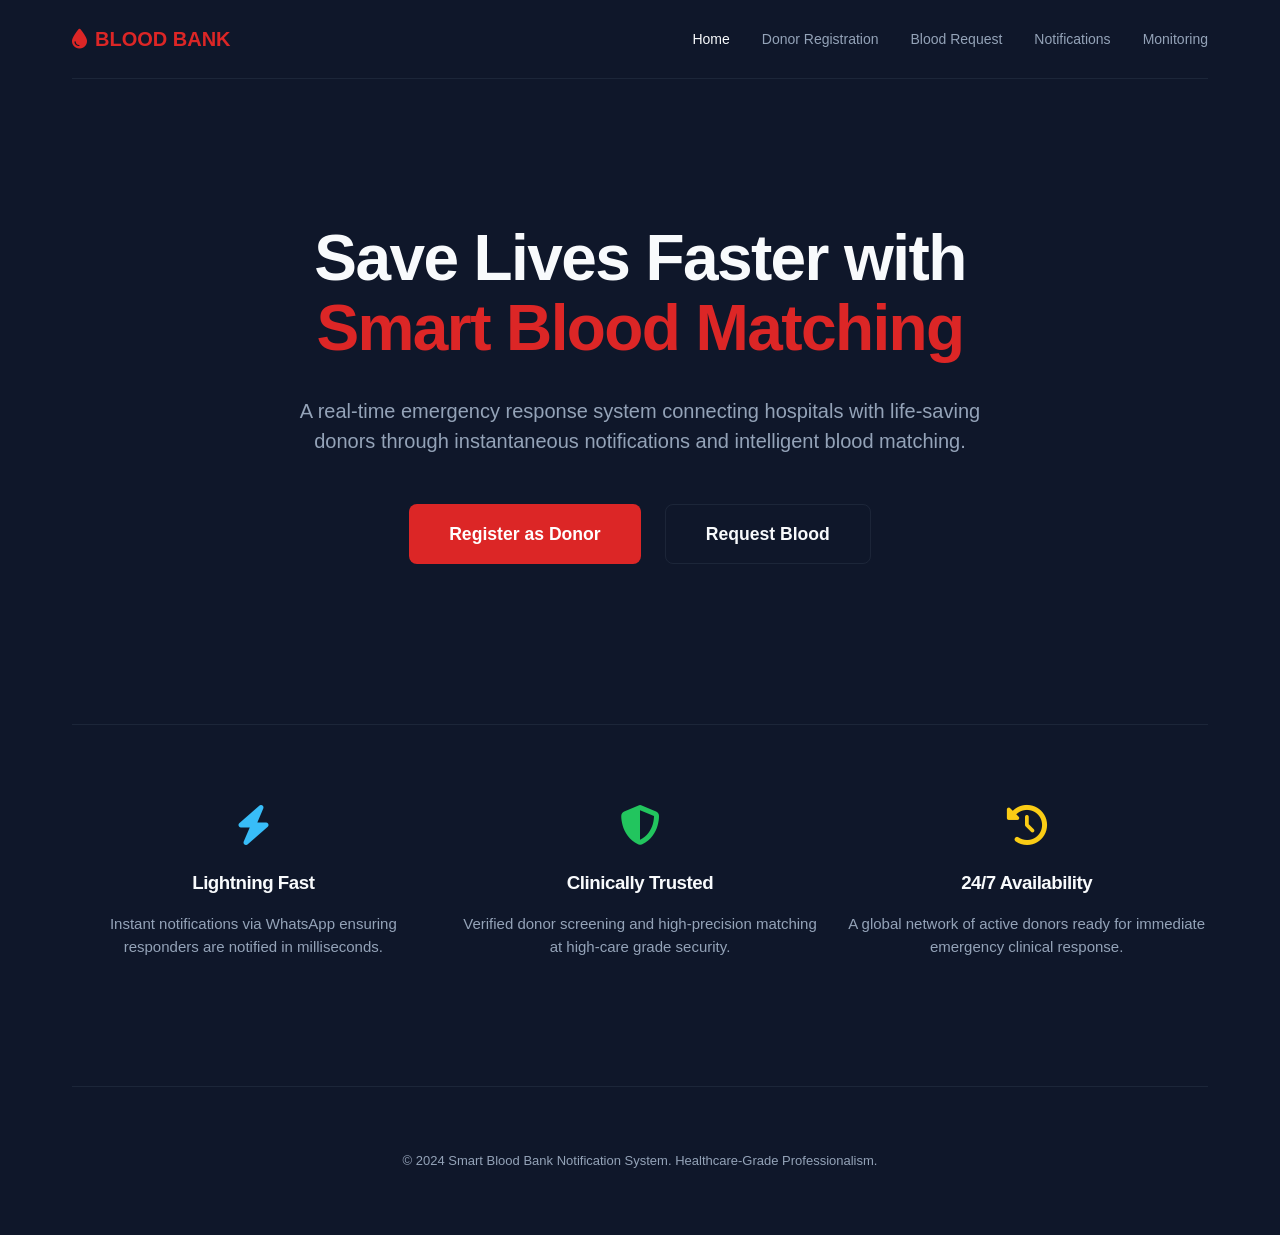
==== index.html @ 42f7456a "Standardized project root to fix 404 error" ====
<!DOCTYPE html>
<html lang="en">
<head>
    <meta charset="UTF-8">
    <meta name="viewport" content="width=device-width, initial-scale=1.0">
    <title>Smart Blood Bank | Save Lives Faster</title>
    <link rel="stylesheet" href="styles.css">
    <link rel="stylesheet" href="https://cdnjs.cloudflare.com/ajax/libs/font-awesome/6.4.0/css/all.min.css">
</head>
<body>
    <div class="container">
        <nav class="navbar">
            <div class="logo">
                <i class="fa-solid fa-droplet"></i> BLOOD BANK
            </div>
            <div class="nav-links">
                <a href="index.html" class="nav-link active">Home</a>
                <a href="register.html" class="nav-link">Donor Registration</a>
                <a href="request.html" class="nav-link">Blood Request</a>
                <a href="dashboard.html" class="nav-link">Notifications</a>
                <a href="admin.html" class="nav-link">Monitoring</a>
            </div>
        </nav>

        <section class="hero" style="text-align: center; padding: 6rem 0;">
            <h1 style="font-size: 4rem; line-height: 1.1; margin-bottom: 2rem;">Save Lives Faster with<br><span style="color: var(--primary);">Smart Blood Matching</span></h1>
            <p style="font-size: 1.25rem; color: var(--text-muted); max-width: 700px; margin: 0 auto; margin-bottom: 3rem;">A real-time emergency response system connecting hospitals with life-saving donors through instantaneous notifications and intelligent blood matching.</p>
            <div style="display: flex; gap: 1.5rem; justify-content: center;">
                <a href="register.html" class="btn btn-primary" style="padding: 1rem 2.5rem; font-size: 1.1rem;">Register as Donor</a>
                <a href="request.html" class="btn btn-outline" style="padding: 1rem 2.5rem; font-size: 1.1rem;">Request Blood</a>
            </div>
        </section>

        <section class="trust-indicators grid grid-3" style="margin-top: 4rem; text-align: center; border-top: 1px solid var(--border); padding-top: 5rem;">
            <div class="indicator">
                <i class="fa-solid fa-bolt" style="font-size: 2.5rem; color: var(--accent); margin-bottom: 1.5rem;"></i>
                <h3 style="margin-bottom: 1rem;">Lightning Fast</h3>
                <p style="color: var(--text-muted); font-size: 0.9375rem;">Instant notifications via WhatsApp ensuring responders are notified in milliseconds.</p>
            </div>
            <div class="indicator">
                <i class="fa-solid fa-shield-halved" style="font-size: 2.5rem; color: var(--success); margin-bottom: 1.5rem;"></i>
                <h3 style="margin-bottom: 1rem;">Clinically Trusted</h3>
                <p style="color: var(--text-muted); font-size: 0.9375rem;">Verified donor screening and high-precision matching at high-care grade security.</p>
            </div>
            <div class="indicator">
                <i class="fa-solid fa-clock-rotate-left" style="font-size: 2.5rem; color: var(--warning); margin-bottom: 1.5rem;"></i>
                <h3 style="margin-bottom: 1rem;">24/7 Availability</h3>
                <p style="color: var(--text-muted); font-size: 0.9375rem;">A global network of active donors ready for immediate emergency clinical response.</p>
            </div>
        </section>

        <footer style="margin-top: 8rem; padding: 4rem 0; text-align: center; border-top: 1px solid var(--border); font-size: 0.8125rem; color: var(--text-muted);">
            <p>© 2024 Smart Blood Bank Notification System. Healthcare-Grade Professionalism.</p>
        </footer>
    </div>
</body>
</html>
---- styles.css ----
:root {
    --bg-main: #0F172A;
    --bg-card: #1E293B;
    --primary: #DC2626;
    --primary-hover: #B91C1C;
    --accent: #38BDF8;
    --success: #22C55E;
    --warning: #FACC15;
    --text-main: #F8FAFC;
    --text-muted: #94A3B8;
    --border: rgba(148, 163, 184, 0.1);
    --shadow: 0 10px 15px -3px rgba(0, 0, 0, 0.1), 0 4px 6px -2px rgba(0, 0, 0, 0.05);
}

* {
    margin: 0;
    padding: 0;
    box-sizing: border-box;
    font-family: 'Inter', -apple-system, sans-serif;
}

body {
    background-color: var(--bg-main);
    color: var(--text-main);
    line-height: 1.5;
    -webkit-font-smoothing: antialiased;
}

.container {
    max-width: 1200px;
    margin: 0 auto;
    padding: 0 2rem;
}

/* Typography */
h1, h2, h3 {
    font-weight: 700;
    letter-spacing: -0.025em;
}

/* Buttons */
.btn {
    display: inline-flex;
    align-items: center;
    justify-content: center;
    padding: 0.75rem 1.5rem;
    border-radius: 8px;
    font-weight: 600;
    transition: all 0.2s cubic-bezier(0.4, 0, 0.2, 1);
    cursor: pointer;
    text-decoration: none;
    border: none;
}

.btn-primary {
    background-color: var(--primary);
    color: white;
}

.btn-primary:hover {
    background-color: var(--primary-hover);
    transform: translateY(-1px);
    box-shadow: 0 4px 12px rgba(220, 38, 38, 0.3);
}

.btn-outline {
    background-color: transparent;
    border: 1px solid var(--border);
    color: var(--text-main);
}

.btn-outline:hover {
    background-color: rgba(255, 255, 255, 0.05);
}

/* Cards */
.card {
    background: var(--bg-card);
    border: 1px solid var(--border);
    border-radius: 12px;
    padding: 1.5rem;
    box-shadow: var(--shadow);
}

/* Navigation */
.navbar {
    display: flex;
    justify-content: space-between;
    align-items: center;
    padding: 1.5rem 0;
    border-bottom: 1px solid var(--border);
    margin-bottom: 3rem;
}

.logo {
    font-size: 1.25rem;
    font-weight: 800;
    color: var(--primary);
    display: flex;
    align-items: center;
    gap: 8px;
}

.nav-links {
    display: flex;
    gap: 2rem;
}

.nav-link {
    color: var(--text-muted);
    text-decoration: none;
    font-size: 0.875rem;
    font-weight: 500;
    transition: color 0.2s;
}

.nav-link:hover, .nav-link.active {
    color: var(--text-main);
}

/* Forms */
.form-group {
    margin-bottom: 1.5rem;
}

.label {
    display: block;
    font-size: 0.875rem;
    font-weight: 500;
    color: var(--text-muted);
    margin-bottom: 0.5rem;
}

.input {
    width: 100%;
    background: rgba(15, 23, 42, 0.5);
    border: 1px solid var(--border);
    border-radius: 8px;
    padding: 0.75rem 1rem;
    color: white;
    transition: border-color 0.2s;
}

.input:focus {
    outline: none;
    border-color: var(--accent);
}

/* Badges */
.badge {
    padding: 0.25rem 0.75rem;
    border-radius: 9999px;
    font-size: 0.75rem;
    font-weight: 600;
    text-transform: uppercase;
}

.badge-red { background: rgba(220, 38, 38, 0.1); color: #ef4444; }
.badge-blue { background: rgba(56, 189, 248, 0.1); color: #38bdf8; }
.badge-green { background: rgba(34, 197, 94, 0.1); color: #22c55e; }

/* Grid Layouts */
.grid {
    display: grid;
    gap: 1.5rem;
}

.grid-3 { grid-template-columns: repeat(3, 1fr); }
.grid-2 { grid-template-columns: repeat(2, 1fr); }

@media (max-width: 768px) {
    .grid-3, .grid-2 { grid-template-columns: 1fr; }
}

/* Notifications */
.notif-card {
    transition: transform 0.2s;
}

.notif-card:hover {
    transform: scale(1.01);
}

.notif-header {
    display: flex;
    justify-content: space-between;
    margin-bottom: 1rem;
}

/* Status dots */
.dot {
    width: 8px;
    height: 8px;
    border-radius: 50%;
    display: inline-block;
    margin-right: 6px;
}
.dot-active { background-color: var(--success); box-shadow: 0 0 8px var(--success); }
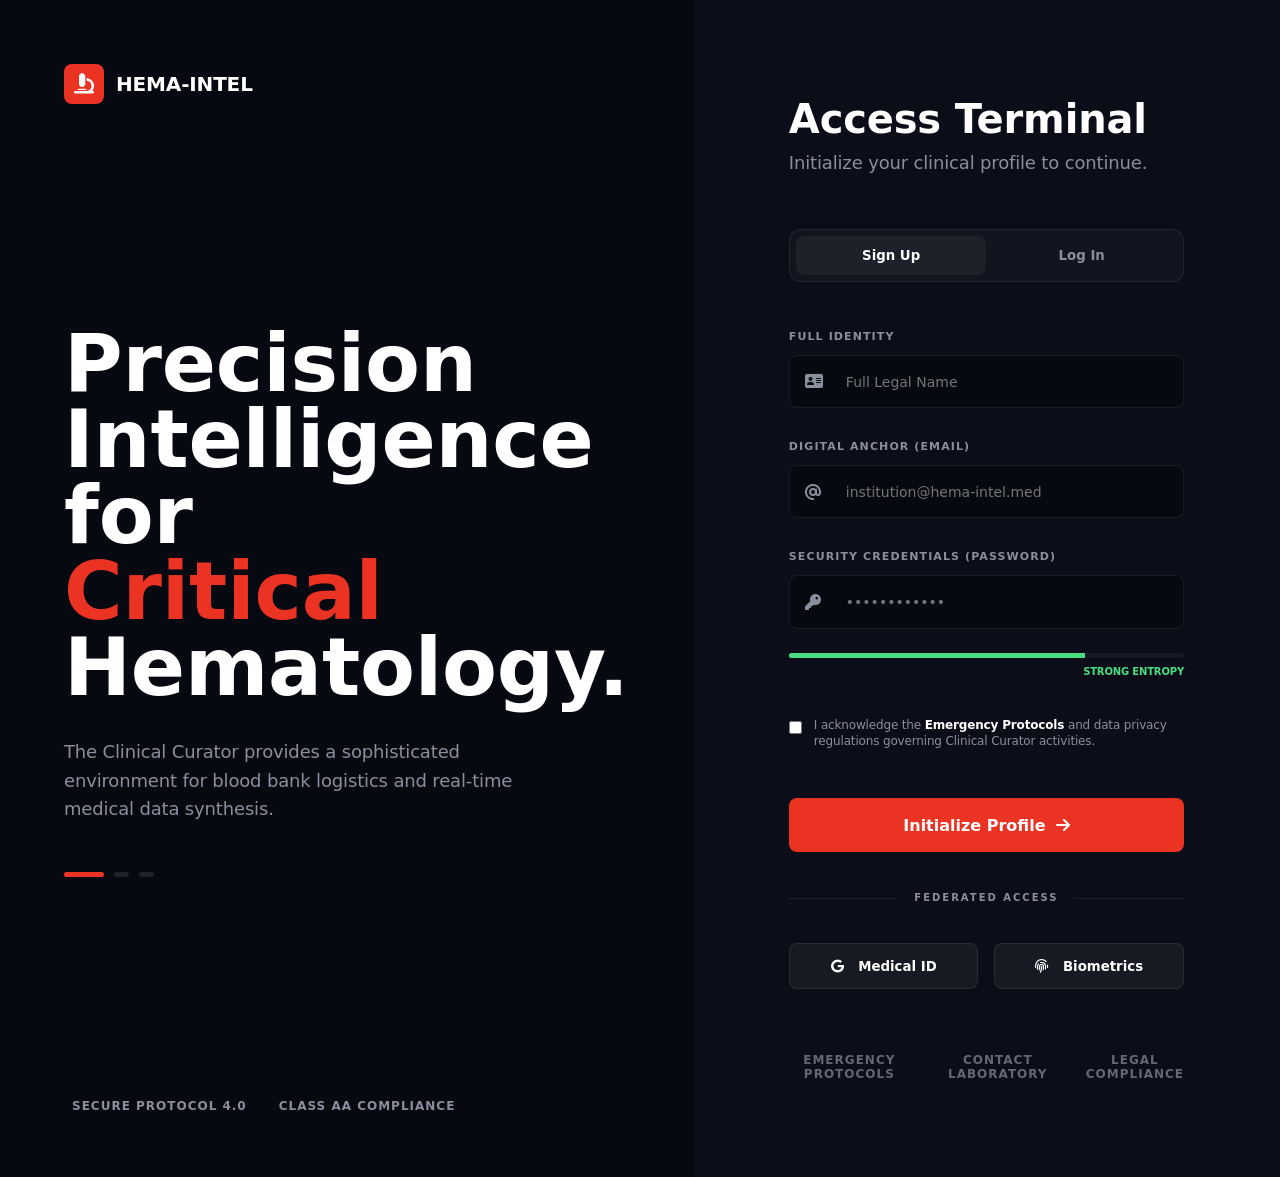
==== commit 2569c3dd: "Updated to high-fidelity HEMA-INTEL design" ====
--- a/index.html
+++ b/index.html
@@ -3,55 +3,116 @@
 <head>
     <meta charset="UTF-8">
     <meta name="viewport" content="width=device-width, initial-scale=1.0">
-    <title>Smart Blood Bank | Save Lives Faster</title>
+    <title>HEMA-INTEL | Access Terminal</title>
     <link rel="stylesheet" href="styles.css">
     <link rel="stylesheet" href="https://cdnjs.cloudflare.com/ajax/libs/font-awesome/6.4.0/css/all.min.css">
 </head>
-<body>
-    <div class="container">
-        <nav class="navbar">
-            <div class="logo">
-                <i class="fa-solid fa-droplet"></i> BLOOD BANK
+<body style="min-height: 100vh; display: grid; grid-template-columns: 1fr 1fr;">
+    <!-- Branding Section (Right Side from screenshot) -->
+    <div style="background: linear-gradient(rgba(7, 9, 17, 0.9), rgba(7, 9, 17, 0.9)), url('https://images.unsplash.com/photo-1579165466541-74e2b493e159?q=80&w=2070&auto=format&fit=crop'); background-size: cover; display: flex; flex-direction: column; justify-content: space-between; padding: 4rem;">
+        <div style="display: flex; align-items: center; gap: 12px; font-weight: 800; font-size: 1.25rem;">
+            <div style="background: var(--accent-red); width: 40px; height: 40px; border-radius: 8px; display: flex; align-items: center; justify-content: center;">
+                <i class="fa-solid fa-microscope" style="color: white; font-size: 1.25rem;"></i>
             </div>
-            <div class="nav-links">
-                <a href="index.html" class="nav-link active">Home</a>
-                <a href="register.html" class="nav-link">Donor Registration</a>
-                <a href="request.html" class="nav-link">Blood Request</a>
-                <a href="dashboard.html" class="nav-link">Notifications</a>
-                <a href="admin.html" class="nav-link">Monitoring</a>
+            HEMA-INTEL
+        </div>
+        
+        <div>
+            <h1 style="font-size: 5rem; font-weight: 800; line-height: 0.95; margin-bottom: 2rem;">Precision<br>Intelligence for<br><span style="color: var(--accent-red);">Critical</span><br>Hematology.</h1>
+            <p style="color: var(--text-secondary); max-width: 500px; font-size: 1.125rem; line-height: 1.6;">The Clinical Curator provides a sophisticated environment for blood bank logistics and real-time medical data synthesis.</p>
+            <div style="display: flex; gap: 10px; margin-top: 3rem;">
+                <div style="width: 40px; height: 5px; background: var(--accent-red); border-radius: 999px;"></div>
+                <div style="width: 15px; height: 5px; background: rgba(255, 255, 255, 0.1); border-radius: 999px;"></div>
+                <div style="width: 15px; height: 5px; background: rgba(255, 255, 255, 0.1); border-radius: 999px;"></div>
             </div>
-        </nav>
+        </div>
 
-        <section class="hero" style="text-align: center; padding: 6rem 0;">
-            <h1 style="font-size: 4rem; line-height: 1.1; margin-bottom: 2rem;">Save Lives Faster with<br><span style="color: var(--primary);">Smart Blood Matching</span></h1>
-            <p style="font-size: 1.25rem; color: var(--text-muted); max-width: 700px; margin: 0 auto; margin-bottom: 3rem;">A real-time emergency response system connecting hospitals with life-saving donors through instantaneous notifications and intelligent blood matching.</p>
-            <div style="display: flex; gap: 1.5rem; justify-content: center;">
-                <a href="register.html" class="btn btn-primary" style="padding: 1rem 2.5rem; font-size: 1.1rem;">Register as Donor</a>
-                <a href="request.html" class="btn btn-outline" style="padding: 1rem 2.5rem; font-size: 1.1rem;">Request Blood</a>
+        <div style="font-size: 0.75rem; color: var(--text-secondary); display: flex; gap: 2rem; font-weight: 700; text-transform: uppercase; letter-spacing: 1px;">
+            <div style="display: flex; align-items: center; gap: 8px;"><i class="fa-solid fa-shield-check" style="color: var(--accent-red);"></i> SECURE PROTOCOL 4.0</div>
+            <div>CLASS AA COMPLIANCE</div>
+        </div>
+    </div>
+
+    <!-- Login Form Section (Left Side from screenshot) -->
+    <div style="padding: 6rem; display: flex; flex-direction: column; justify-content: center; background: #0b0d18;">
+        <div style="max-width: 440px; margin: 0 auto; width: 100%;">
+            <header style="margin-bottom: 3.5rem;">
+                <h2 style="font-size: 2.5rem; font-weight: 800; margin-bottom: 10px;">Access Terminal</h2>
+                <p style="color: var(--text-secondary); font-size: 1.125rem;">Initialize your clinical profile to continue.</p>
+            </header>
+
+            <div style="display: grid; grid-template-columns: 1fr 1fr; background: rgba(255, 255, 255, 0.03); border-radius: 12px; padding: 6px; margin-bottom: 3rem; border: 1px solid var(--border-color);">
+                <button style="background: rgba(255, 255, 255, 0.05); color: white; border: none; padding: 0.75rem; border-radius: 8px; font-weight: 700; cursor: pointer;">Sign Up</button>
+                <button style="background: transparent; color: var(--text-secondary); border: none; padding: 0.75rem; border-radius: 8px; font-weight: 700; cursor: pointer;">Log In</button>
             </div>
-        </section>
 
-        <section class="trust-indicators grid grid-3" style="margin-top: 4rem; text-align: center; border-top: 1px solid var(--border); padding-top: 5rem;">
-            <div class="indicator">
-                <i class="fa-solid fa-bolt" style="font-size: 2.5rem; color: var(--accent); margin-bottom: 1.5rem;"></i>
-                <h3 style="margin-bottom: 1rem;">Lightning Fast</h3>
-                <p style="color: var(--text-muted); font-size: 0.9375rem;">Instant notifications via WhatsApp ensuring responders are notified in milliseconds.</p>
-            </div>
-            <div class="indicator">
-                <i class="fa-solid fa-shield-halved" style="font-size: 2.5rem; color: var(--success); margin-bottom: 1.5rem;"></i>
-                <h3 style="margin-bottom: 1rem;">Clinically Trusted</h3>
-                <p style="color: var(--text-muted); font-size: 0.9375rem;">Verified donor screening and high-precision matching at high-care grade security.</p>
-            </div>
-            <div class="indicator">
-                <i class="fa-solid fa-clock-rotate-left" style="font-size: 2.5rem; color: var(--warning); margin-bottom: 1.5rem;"></i>
-                <h3 style="margin-bottom: 1rem;">24/7 Availability</h3>
-                <p style="color: var(--text-muted); font-size: 0.9375rem;">A global network of active donors ready for immediate emergency clinical response.</p>
-            </div>
-        </section>
+            <form id="loginForm">
+                <div style="margin-bottom: 2rem;">
+                    <label class="label-clinical">Full Identity</label>
+                    <div style="position: relative;">
+                        <i class="fa-solid fa-address-card" style="position: absolute; left: 1rem; top: 1.15rem; color: var(--text-secondary);"></i>
+                        <input type="text" class="terminal-input" placeholder="Full Legal Name" style="padding-left: 3.5rem;" required>
+                    </div>
+                </div>
 
-        <footer style="margin-top: 8rem; padding: 4rem 0; text-align: center; border-top: 1px solid var(--border); font-size: 0.8125rem; color: var(--text-muted);">
-            <p>© 2024 Smart Blood Bank Notification System. Healthcare-Grade Professionalism.</p>
-        </footer>
+                <div style="margin-bottom: 2rem;">
+                    <label class="label-clinical">Digital Anchor (Email)</label>
+                    <div style="position: relative;">
+                        <i class="fa-solid fa-at" style="position: absolute; left: 1rem; top: 1.15rem; color: var(--text-secondary);"></i>
+                        <input type="email" class="terminal-input" placeholder="institution@hema-intel.med" style="padding-left: 3.5rem;" required>
+                    </div>
+                </div>
+
+                <div style="margin-bottom: 1.5rem;">
+                    <label class="label-clinical">Security Credentials (Password)</label>
+                    <div style="position: relative;">
+                        <i class="fa-solid fa-key" style="position: absolute; left: 1rem; top: 1.15rem; color: var(--text-secondary);"></i>
+                        <input type="password" class="terminal-input" placeholder="••••••••••••" style="padding-left: 3.5rem;" required>
+                    </div>
+                </div>
+
+                <div style="margin-bottom: 2.5rem;">
+                    <div style="width: 100%; height: 5px; background: rgba(255, 255, 255, 0.05); border-radius: 999px; position: relative; overflow: hidden;">
+                        <div style="position: absolute; left: 0; top: 0; height: 100%; width: 75%; background: #4ade80;"></div>
+                    </div>
+                    <div style="display: flex; justify-content: flex-end; margin-top: 8px; font-size: 0.625rem; font-weight: 900; color: #4ade80; text-transform: uppercase;">Strong Entropy</div>
+                </div>
+
+                <div style="display: flex; align-items: start; gap: 12px; margin-bottom: 3rem;">
+                    <input type="checkbox" style="margin-top: 4px;" required>
+                    <p style="font-size: 0.75rem; line-height: 1.4; color: var(--text-secondary);">I acknowledge the <span style="font-weight: 800; color: white;">Emergency Protocols</span> and data privacy regulations governing Clinical Curator activities.</p>
+                </div>
+
+                <button type="submit" class="btn-clinical" style="margin-bottom: 2.5rem;">Initialize Profile <i class="fa-solid fa-arrow-right"></i></button>
+
+                <div style="text-align: center; color: var(--text-secondary); font-size: 0.625rem; font-weight: 800; text-transform: uppercase; letter-spacing: 2px; margin-bottom: 2.5rem; position: relative;">
+                    <span style="background: #0b0d18; padding: 0 1rem; z-index: 10; position: relative;">Federated Access</span>
+                    <div style="position: absolute; top: 50%; width: 100%; height: 1px; background: var(--border-color); left: 0;"></div>
+                </div>
+
+                <div style="display: grid; grid-template-columns: 1fr 1fr; gap: 1rem; margin-bottom: 4rem;">
+                    <button class="btn-secondary"><i class="fa-brands fa-google" style="margin-right: 10px;"></i> Medical ID</button>
+                    <button class="btn-secondary"><i class="fa-solid fa-fingerprint" style="margin-right: 10px;"></i> Biometrics</button>
+                </div>
+            </form>
+
+            <footer style="text-align: center; font-size: 0.75rem; color: var(--text-secondary); text-transform: uppercase; letter-spacing: 1px; font-weight: 700; display: flex; justify-content: center; gap: 2rem;">
+                <a href="#" style="color: inherit; text-decoration: none; opacity: 0.7;">Emergency Protocols</a>
+                <a href="#" style="color: inherit; text-decoration: none; opacity: 0.7;">Contact Laboratory</a>
+                <a href="#" style="color: inherit; text-decoration: none; opacity: 0.7;">Legal Compliance</a>
+            </footer>
+        </div>
     </div>
+
+    <script>
+        document.getElementById('loginForm').addEventListener('submit', function(e) {
+            e.preventDefault();
+            const btn = e.target.querySelector('button');
+            btn.innerHTML = '<i class="fa-solid fa-spinner fa-spin"></i> PRE-SYNCING...';
+            setTimeout(() => {
+                window.location.href = 'dashboard.html';
+            }, 1000);
+        });
+    </script>
 </body>
 </html>
--- a/styles.css
+++ b/styles.css
@@ -1,198 +1,135 @@
 :root {
-    --bg-main: #0F172A;
-    --bg-card: #1E293B;
-    --primary: #DC2626;
-    --primary-hover: #B91C1C;
-    --accent: #38BDF8;
-    --success: #22C55E;
-    --warning: #FACC15;
-    --text-main: #F8FAFC;
-    --text-muted: #94A3B8;
-    --border: rgba(148, 163, 184, 0.1);
-    --shadow: 0 10px 15px -3px rgba(0, 0, 0, 0.1), 0 4px 6px -2px rgba(0, 0, 0, 0.05);
+    --bg-deep: #070911;
+    --bg-card: rgba(18, 22, 35, 0.7);
+    --accent-red: #ea3323;
+    --accent-blue: #38bdf8;
+    --text-primary: #ffffff;
+    --text-secondary: #8a8f9e;
+    --border-color: rgba(255, 255, 255, 0.08);
+    --glass: rgba(255, 255, 255, 0.03);
+    --sidebar-width: 280px;
 }
 
 * {
     margin: 0;
     padding: 0;
     box-sizing: border-box;
-    font-family: 'Inter', -apple-system, sans-serif;
+    font-family: 'Inter', system-ui, -apple-system, sans-serif;
 }
 
 body {
-    background-color: var(--bg-main);
-    color: var(--text-main);
-    line-height: 1.5;
-    -webkit-font-smoothing: antialiased;
+    background-color: var(--bg-deep);
+    color: var(--text-primary);
+    overflow-x: hidden;
+    letter-spacing: -0.01em;
 }
 
 .container {
-    max-width: 1200px;
+    max-width: 1400px;
     margin: 0 auto;
     padding: 0 2rem;
 }
 
-/* Typography */
-h1, h2, h3 {
-    font-weight: 700;
-    letter-spacing: -0.025em;
+/* Glassmorphism Cards */
+.glass-card {
+    background: var(--bg-card);
+    backdrop-filter: blur(12px);
+    border: 1px solid var(--border-color);
+    border-radius: 12px;
+    padding: 1.5rem;
+    transition: all 0.3s ease;
+}
+
+.glass-card:hover {
+    border-color: rgba(234, 51, 35, 0.3);
+    background: rgba(18, 22, 35, 0.85);
+}
+
+/* Inputs */
+.terminal-input {
+    width: 100%;
+    background: rgba(0, 0, 0, 0.3);
+    border: 1px solid var(--border-color);
+    border-radius: 8px;
+    padding: 1.1rem;
+    color: white;
+    font-size: 0.875rem;
+    transition: all 0.2s;
+}
+
+.terminal-input:focus {
+    outline: none;
+    border-color: var(--accent-red);
+    box-shadow: 0 0 15px rgba(234, 51, 35, 0.1);
 }
 
 /* Buttons */
-.btn {
-    display: inline-flex;
+.btn-clinical {
+    width: 100%;
+    background: var(--accent-red);
+    color: white;
+    border: none;
+    padding: 1.1rem;
+    border-radius: 8px;
+    font-weight: 700;
+    font-size: 1rem;
+    cursor: pointer;
+    display: flex;
     align-items: center;
     justify-content: center;
-    padding: 0.75rem 1.5rem;
+    gap: 10px;
+    transition: all 0.3s cubic-bezier(0.4, 0, 0.2, 1);
+}
+
+.btn-clinical:hover {
+    transform: translateY(-2px);
+    box-shadow: 0 10px 25px rgba(234, 51, 35, 0.4);
+    filter: brightness(1.1);
+}
+
+.btn-secondary {
+    background: rgba(255, 255, 255, 0.05);
+    border: 1px solid var(--border-color);
+    color: white;
+    padding: 0.9rem;
     border-radius: 8px;
     font-weight: 600;
-    transition: all 0.2s cubic-bezier(0.4, 0, 0.2, 1);
     cursor: pointer;
-    text-decoration: none;
-    border: none;
+    transition: all 0.2s;
 }
 
-.btn-primary {
-    background-color: var(--primary);
-    color: white;
+.btn-secondary:hover {
+    background: rgba(255, 255, 255, 0.1);
 }
 
-.btn-primary:hover {
-    background-color: var(--primary-hover);
-    transform: translateY(-1px);
-    box-shadow: 0 4px 12px rgba(220, 38, 38, 0.3);
+/* Typography */
+.label-clinical {
+    display: block;
+    font-size: 0.6875rem;
+    font-weight: 800;
+    color: var(--text-secondary);
+    text-transform: uppercase;
+    letter-spacing: 0.1em;
+    margin-bottom: 0.75rem;
 }
 
-.btn-outline {
-    background-color: transparent;
-    border: 1px solid var(--border);
-    color: var(--text-main);
+/* Indicators */
+.dot-live {
+    width: 8px;
+    height: 8px;
+    background: #4ade80;
+    border-radius: 50%;
+    display: inline-block;
+    box-shadow: 0 0 10px #4ade80;
+    margin-right: 8px;
 }
 
-.btn-outline:hover {
-    background-color: rgba(255, 255, 255, 0.05);
+.badge-surgical {
+    padding: 0.2rem 0.6rem;
+    border-radius: 4px;
+    font-size: 0.625rem;
+    font-weight: 900;
+    text-transform: uppercase;
+    background: rgba(234, 51, 35, 0.15);
+    color: var(--accent-red);
 }
-
-/* Cards */
-.card {
-    background: var(--bg-card);
-    border: 1px solid var(--border);
-    border-radius: 12px;
-    padding: 1.5rem;
-    box-shadow: var(--shadow);
-}
-
-/* Navigation */
-.navbar {
-    display: flex;
-    justify-content: space-between;
-    align-items: center;
-    padding: 1.5rem 0;
-    border-bottom: 1px solid var(--border);
-    margin-bottom: 3rem;
-}
-
-.logo {
-    font-size: 1.25rem;
-    font-weight: 800;
-    color: var(--primary);
-    display: flex;
-    align-items: center;
-    gap: 8px;
-}
-
-.nav-links {
-    display: flex;
-    gap: 2rem;
-}
-
-.nav-link {
-    color: var(--text-muted);
-    text-decoration: none;
-    font-size: 0.875rem;
-    font-weight: 500;
-    transition: color 0.2s;
-}
-
-.nav-link:hover, .nav-link.active {
-    color: var(--text-main);
-}
-
-/* Forms */
-.form-group {
-    margin-bottom: 1.5rem;
-}
-
-.label {
-    display: block;
-    font-size: 0.875rem;
-    font-weight: 500;
-    color: var(--text-muted);
-    margin-bottom: 0.5rem;
-}
-
-.input {
-    width: 100%;
-    background: rgba(15, 23, 42, 0.5);
-    border: 1px solid var(--border);
-    border-radius: 8px;
-    padding: 0.75rem 1rem;
-    color: white;
-    transition: border-color 0.2s;
-}
-
-.input:focus {
-    outline: none;
-    border-color: var(--accent);
-}
-
-/* Badges */
-.badge {
-    padding: 0.25rem 0.75rem;
-    border-radius: 9999px;
-    font-size: 0.75rem;
-    font-weight: 600;
-    text-transform: uppercase;
-}
-
-.badge-red { background: rgba(220, 38, 38, 0.1); color: #ef4444; }
-.badge-blue { background: rgba(56, 189, 248, 0.1); color: #38bdf8; }
-.badge-green { background: rgba(34, 197, 94, 0.1); color: #22c55e; }
-
-/* Grid Layouts */
-.grid {
-    display: grid;
-    gap: 1.5rem;
-}
-
-.grid-3 { grid-template-columns: repeat(3, 1fr); }
-.grid-2 { grid-template-columns: repeat(2, 1fr); }
-
-@media (max-width: 768px) {
-    .grid-3, .grid-2 { grid-template-columns: 1fr; }
-}
-
-/* Notifications */
-.notif-card {
-    transition: transform 0.2s;
-}
-
-.notif-card:hover {
-    transform: scale(1.01);
-}
-
-.notif-header {
-    display: flex;
-    justify-content: space-between;
-    margin-bottom: 1rem;
-}
-
-/* Status dots */
-.dot {
-    width: 8px;
-    height: 8px;
-    border-radius: 50%;
-    display: inline-block;
-    margin-right: 6px;
-}
-.dot-active { background-color: var(--success); box-shadow: 0 0 8px var(--success); }
